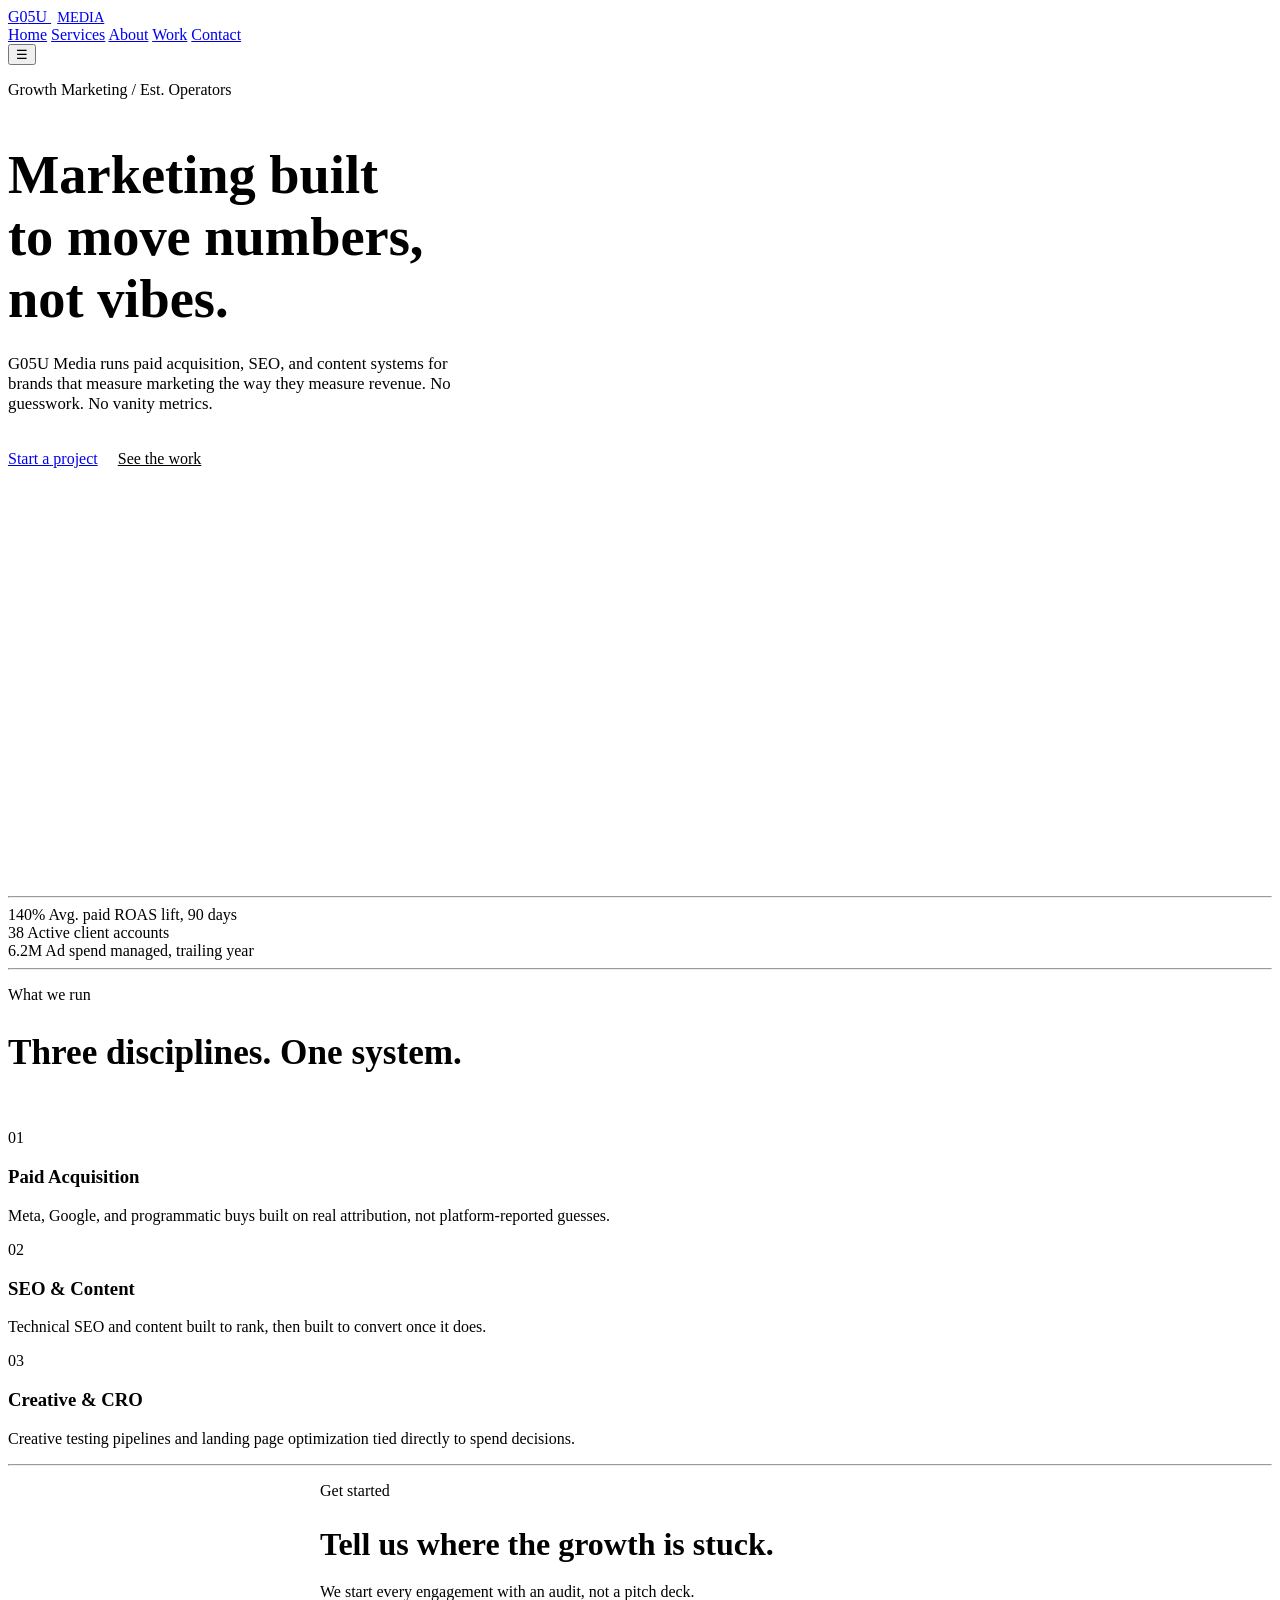
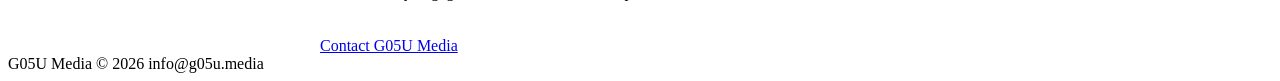
==== index.html @ c18c856d "Add files via upload" ====
<!DOCTYPE html>
<html lang="en">
<head>
<meta charset="UTF-8">
<meta name="viewport" content="width=device-width, initial-scale=1.0">
<title>G05U Media | Performance Digital Marketing Agency</title>
<meta name="description" content="G05U Media builds and runs paid, organic, and content systems for brands that need growth to show up in the numbers.">
<link rel="stylesheet" href="css/style.css">
</head>
<body>

<header class="site">
  <nav class="nav wrap">
    <a href="index.html" class="logo">G<span class="zero">0</span>5U <span style="color:var(--ink-dim); font-weight:400; font-size:0.9rem; margin-left:6px;">MEDIA</span></a>
    <div class="nav-links">
      <a href="index.html" class="active">Home</a>
      <a href="services.html">Services</a>
      <a href="about.html">About</a>
      <a href="portfolio.html">Work</a>
      <a href="contact.html" class="btn">Contact</a>
    </div>
    <button class="mobile-toggle">&#9776;</button>
  </nav>
</header>

<section class="section-pad">
  <div class="wrap grid-2">
    <div class="reveal">
      <p class="eyebrow">Growth Marketing / Est. Operators</p>
      <h1 style="font-size: 3.4rem; margin-bottom: 24px;">Marketing built<br>to move numbers,<br>not vibes.</h1>
      <p style="color: var(--ink-dim); font-size: 1.05rem; max-width: 480px; margin-bottom: 36px;">
        G05U Media runs paid acquisition, SEO, and content systems for brands that measure marketing the way they measure revenue. No guesswork. No vanity metrics.
      </p>
      <div style="display:flex; gap:20px;">
        <a href="contact.html" class="btn solid">Start a project</a>
        <a href="portfolio.html" class="btn" style="border-color: var(--line); color: var(--ink-dim);">See the work</a>
      </div>
    </div>
    <div style="position: relative; min-height: 420px;">
      <div class="blade"></div>
    </div>
  </div>
</section>

<hr class="divider">

<section class="section-pad">
  <div class="wrap">
    <div class="grid-3" style="margin-bottom: 0;">
      <div class="card reveal">
        <span class="stat">140%</span>
        <span class="stat-label">Avg. paid ROAS lift, 90 days</span>
      </div>
      <div class="card reveal">
        <span class="stat">38</span>
        <span class="stat-label">Active client accounts</span>
      </div>
      <div class="card reveal">
        <span class="stat">6.2M</span>
        <span class="stat-label">Ad spend managed, trailing year</span>
      </div>
    </div>
  </div>
</section>

<hr class="divider">

<section class="section-pad">
  <div class="wrap">
    <p class="eyebrow">What we run</p>
    <h2 style="font-size: 2.2rem; margin-bottom: 56px;">Three disciplines. One system.</h2>
    <div class="grid-3">
      <div class="card reveal">
        <span class="idx">01</span>
        <h3>Paid Acquisition</h3>
        <p>Meta, Google, and programmatic buys built on real attribution, not platform-reported guesses.</p>
      </div>
      <div class="card reveal">
        <span class="idx">02</span>
        <h3>SEO &amp; Content</h3>
        <p>Technical SEO and content built to rank, then built to convert once it does.</p>
      </div>
      <div class="card reveal">
        <span class="idx">03</span>
        <h3>Creative &amp; CRO</h3>
        <p>Creative testing pipelines and landing page optimization tied directly to spend decisions.</p>
      </div>
    </div>
  </div>
</section>

<hr class="divider">

<section class="section-pad">
  <div class="wrap center" style="max-width: 640px; margin: 0 auto;">
    <p class="eyebrow" style="justify-content:center;">Get started</p>
    <h2 style="font-size: 2rem; margin-bottom: 20px;">Tell us where the growth is stuck.</h2>
    <p style="color: var(--ink-dim); margin-bottom: 36px;">We start every engagement with an audit, not a pitch deck.</p>
    <a href="contact.html" class="btn solid">Contact G05U Media</a>
  </div>
</section>

<footer class="site">
  <div class="wrap footer-row">
    <span class="mono">G0<span>5</span>U Media &copy; 2026</span>
    <span class="mono">info@g05u.media</span>
  </div>
</footer>

<script src="js/main.js"></script>
</body>
</html>
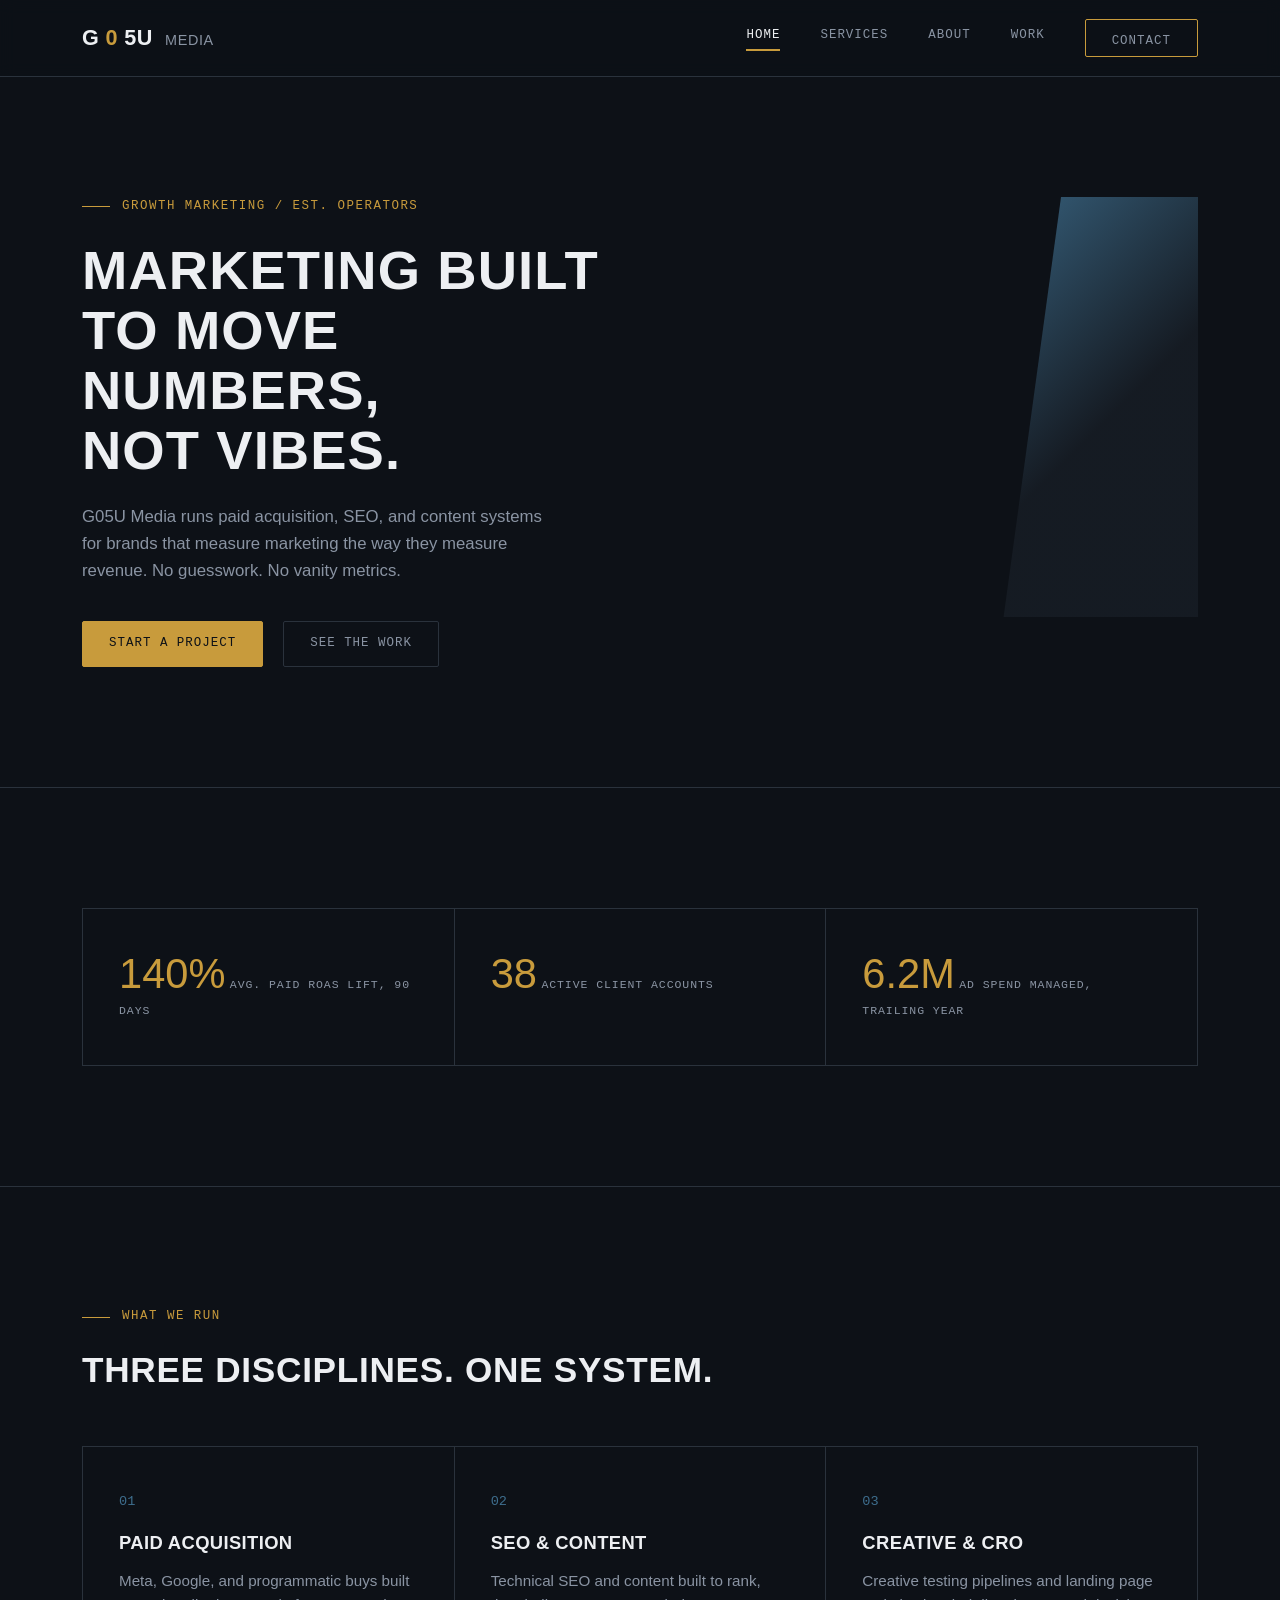
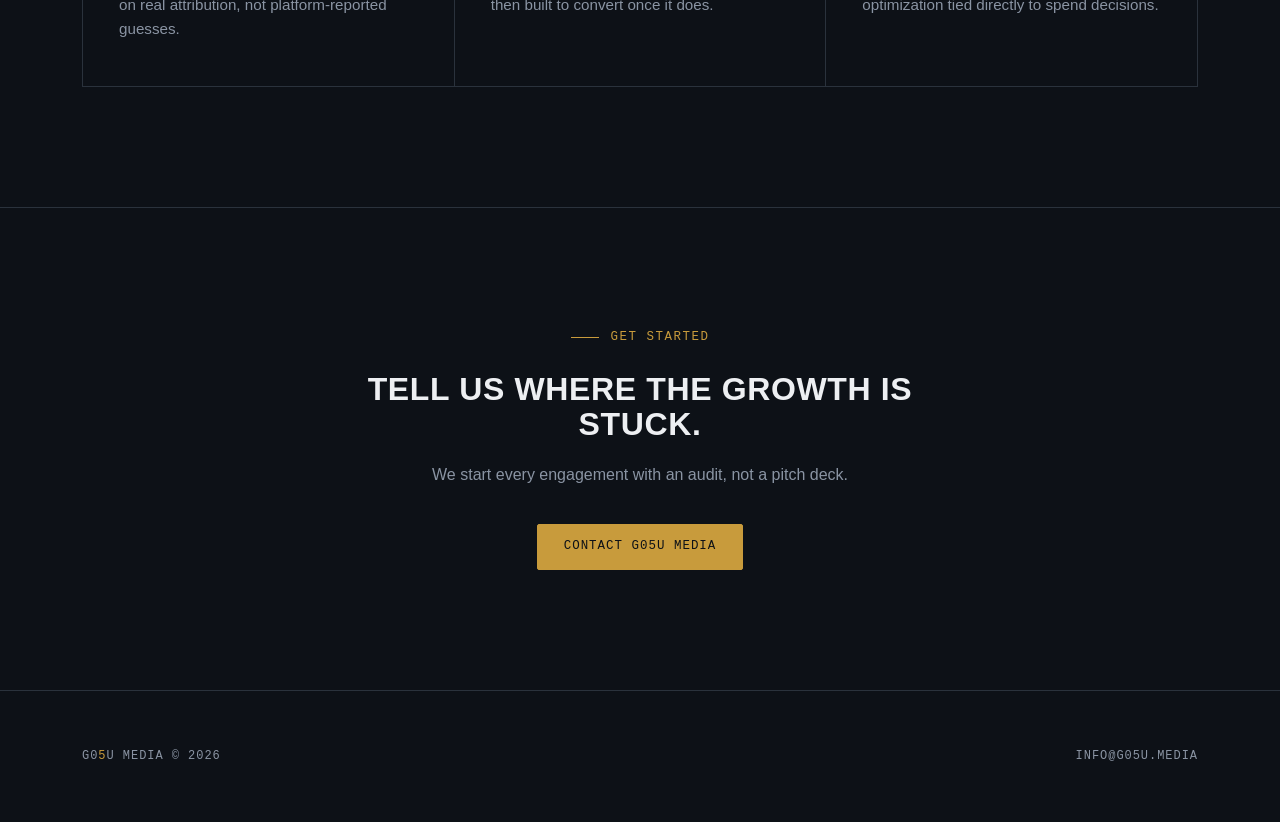
==== commit 1c216e84: "Update index.html" ====
--- a/index.html
+++ b/index.html
@@ -5,7 +5,7 @@
 <meta name="viewport" content="width=device-width, initial-scale=1.0">
 <title>G05U Media | Performance Digital Marketing Agency</title>
 <meta name="description" content="G05U Media builds and runs paid, organic, and content systems for brands that need growth to show up in the numbers.">
-<link rel="stylesheet" href="css/style.css">
+<link rel="stylesheet" href="style.css">
 </head>
 <body>
 
--- a/style.css
+++ b/style.css
@@ -0,0 +1,279 @@
+/* G05U MEDIA — design tokens
+   bg-deep    #0D1117
+   bg-panel   #161C24
+   steel      #3E6E8E
+   gold       #C89B3C
+   ink        #EDEFF2
+   ink-dim    #8A94A3
+   line       #2A323C
+*/
+
+@import url('https://fonts.googleapis.com/css2?family=Oswald:wght@400;500;600;700&family=Inter:wght@400;500;600&family=IBM+Plex+Mono:wght@500&display=swap');
+
+:root {
+  --bg-deep: #0D1117;
+  --bg-panel: #161C24;
+  --steel: #3E6E8E;
+  --gold: #C89B3C;
+  --ink: #EDEFF2;
+  --ink-dim: #8A94A3;
+  --line: #2A323C;
+  --radius: 2px;
+}
+
+* { margin: 0; padding: 0; box-sizing: border-box; }
+
+html { scroll-behavior: smooth; }
+
+body {
+  background: var(--bg-deep);
+  color: var(--ink);
+  font-family: 'Inter', sans-serif;
+  line-height: 1.6;
+  overflow-x: hidden;
+}
+
+h1, h2, h3, .display {
+  font-family: 'Oswald', sans-serif;
+  text-transform: uppercase;
+  letter-spacing: 0.02em;
+  font-weight: 600;
+  line-height: 1.1;
+}
+
+.mono {
+  font-family: 'IBM Plex Mono', monospace;
+  letter-spacing: 0.08em;
+  text-transform: uppercase;
+  font-size: 0.75rem;
+  color: var(--gold);
+}
+
+a { color: inherit; text-decoration: none; }
+
+img { max-width: 100%; display: block; }
+
+.wrap {
+  max-width: 1180px;
+  margin: 0 auto;
+  padding: 0 32px;
+}
+
+/* ---------- header ---------- */
+
+header.site {
+  position: sticky;
+  top: 0;
+  z-index: 100;
+  background: rgba(13, 17, 23, 0.92);
+  backdrop-filter: blur(8px);
+  border-bottom: 1px solid var(--line);
+}
+
+.nav {
+  display: flex;
+  align-items: center;
+  justify-content: space-between;
+  height: 76px;
+}
+
+.logo {
+  font-family: 'Oswald', sans-serif;
+  font-weight: 700;
+  font-size: 1.35rem;
+  letter-spacing: 0.03em;
+  display: flex;
+  align-items: baseline;
+  gap: 6px;
+}
+
+.logo span.zero { color: var(--gold); }
+
+.nav-links {
+  display: flex;
+  align-items: center;
+  gap: 40px;
+}
+
+.nav-links a {
+  font-family: 'IBM Plex Mono', monospace;
+  font-size: 0.78rem;
+  letter-spacing: 0.08em;
+  text-transform: uppercase;
+  color: var(--ink-dim);
+  transition: color 0.2s ease;
+  position: relative;
+  padding-bottom: 4px;
+}
+
+.nav-links a:hover,
+.nav-links a.active {
+  color: var(--ink);
+}
+
+.nav-links a.active::after {
+  content: '';
+  position: absolute;
+  left: 0; right: 0; bottom: -1px;
+  height: 2px;
+  background: var(--gold);
+}
+
+.btn {
+  display: inline-block;
+  font-family: 'IBM Plex Mono', monospace;
+  font-size: 0.78rem;
+  letter-spacing: 0.08em;
+  text-transform: uppercase;
+  padding: 12px 26px;
+  border: 1px solid var(--gold);
+  color: var(--gold);
+  border-radius: var(--radius);
+  transition: all 0.2s ease;
+  white-space: nowrap;
+}
+
+.btn:hover {
+  background: var(--gold);
+  color: var(--bg-deep);
+}
+
+.btn.solid {
+  background: var(--gold);
+  color: var(--bg-deep);
+}
+
+.btn.solid:hover {
+  background: transparent;
+  color: var(--gold);
+}
+
+.mobile-toggle { display: none; }
+
+/* ---------- hero / sections ---------- */
+
+section { position: relative; }
+
+.section-pad { padding: 120px 0; }
+
+.eyebrow {
+  font-family: 'IBM Plex Mono', monospace;
+  font-size: 0.78rem;
+  letter-spacing: 0.12em;
+  text-transform: uppercase;
+  color: var(--gold);
+  display: flex;
+  align-items: center;
+  gap: 12px;
+  margin-bottom: 24px;
+}
+
+.eyebrow::before {
+  content: '';
+  width: 28px;
+  height: 1px;
+  background: var(--gold);
+}
+
+.divider {
+  height: 1px;
+  background: var(--line);
+  border: none;
+}
+
+.grid-2 {
+  display: grid;
+  grid-template-columns: 1fr 1fr;
+  gap: 64px;
+  align-items: start;
+}
+
+.grid-3 {
+  display: grid;
+  grid-template-columns: repeat(3, 1fr);
+  gap: 1px;
+  background: var(--line);
+  border: 1px solid var(--line);
+}
+
+.card {
+  background: var(--bg-deep);
+  padding: 44px 36px;
+}
+
+.card h3 {
+  font-size: 1.15rem;
+  margin-bottom: 16px;
+  color: var(--ink);
+}
+
+.card p { color: var(--ink-dim); font-size: 0.95rem; }
+
+.card .idx {
+  font-family: 'IBM Plex Mono', monospace;
+  color: var(--steel);
+  font-size: 0.85rem;
+  margin-bottom: 20px;
+  display: block;
+}
+
+/* diagonal cut — signature element */
+.blade {
+  position: absolute;
+  top: 0; right: 0;
+  width: 42%;
+  height: 100%;
+  background: linear-gradient(135deg, var(--steel) 0%, var(--bg-panel) 55%);
+  clip-path: polygon(38% 0, 100% 0, 100% 100%, 12% 100%);
+  opacity: 0.9;
+}
+
+.blade.gold {
+  background: linear-gradient(135deg, var(--gold) 0%, var(--bg-panel) 60%);
+}
+
+/* ---------- footer ---------- */
+
+footer.site {
+  border-top: 1px solid var(--line);
+  padding: 56px 0;
+}
+
+.footer-row {
+  display: flex;
+  justify-content: space-between;
+  align-items: center;
+  flex-wrap: wrap;
+  gap: 24px;
+}
+
+.footer-row .mono { color: var(--ink-dim); }
+.footer-row .mono span { color: var(--gold); }
+
+/* ---------- utility ---------- */
+
+.center { text-align: center; }
+.mt-64 { margin-top: 64px; }
+.stat {
+  font-family: 'Oswald', sans-serif;
+  font-size: 2.6rem;
+  color: var(--gold);
+  line-height: 1;
+}
+.stat-label {
+  font-family: 'IBM Plex Mono', monospace;
+  font-size: 0.72rem;
+  letter-spacing: 0.08em;
+  text-transform: uppercase;
+  color: var(--ink-dim);
+  margin-top: 10px;
+}
+
+@media (max-width: 860px) {
+  .nav-links { display: none; }
+  .mobile-toggle { display: block; background: none; border: none; color: var(--ink); font-size: 1.4rem; }
+  .grid-2 { grid-template-columns: 1fr; gap: 40px; }
+  .grid-3 { grid-template-columns: 1fr; }
+  .section-pad { padding: 72px 0; }
+  .blade { display: none; }
+}
